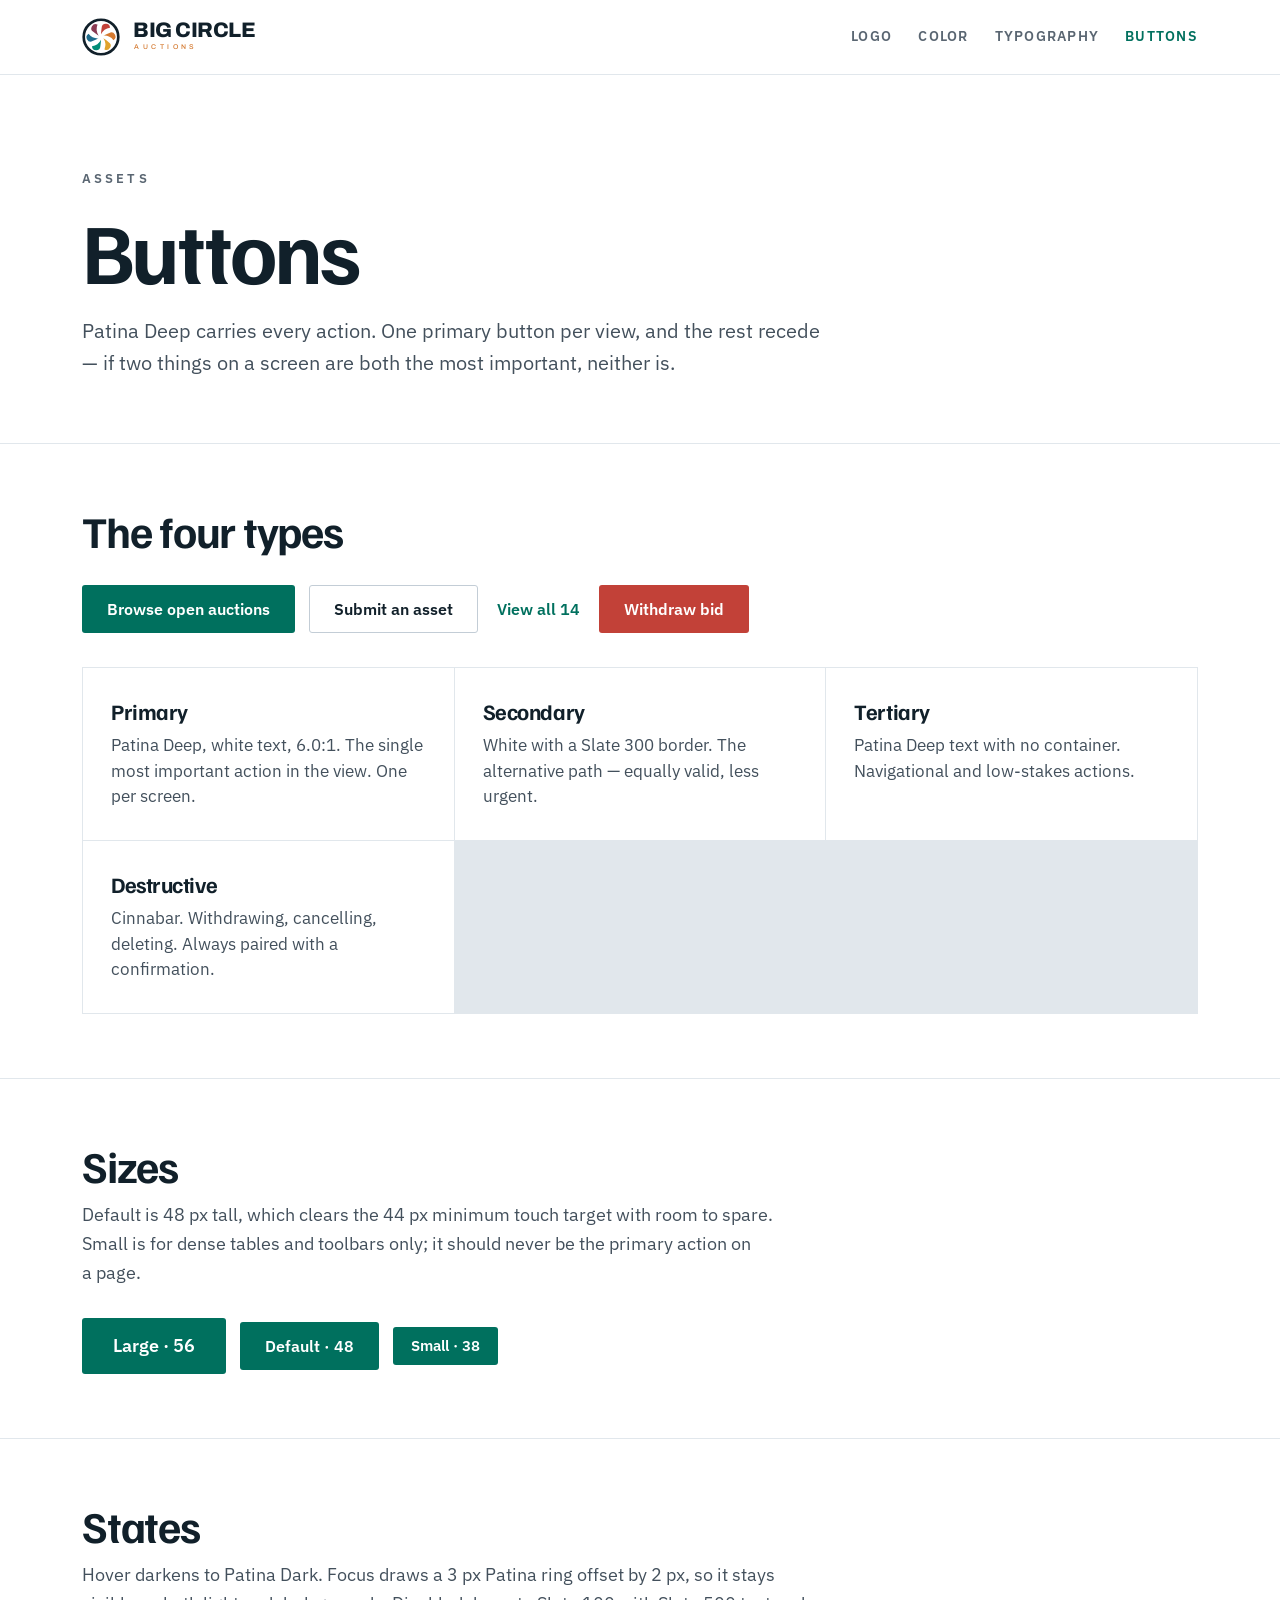
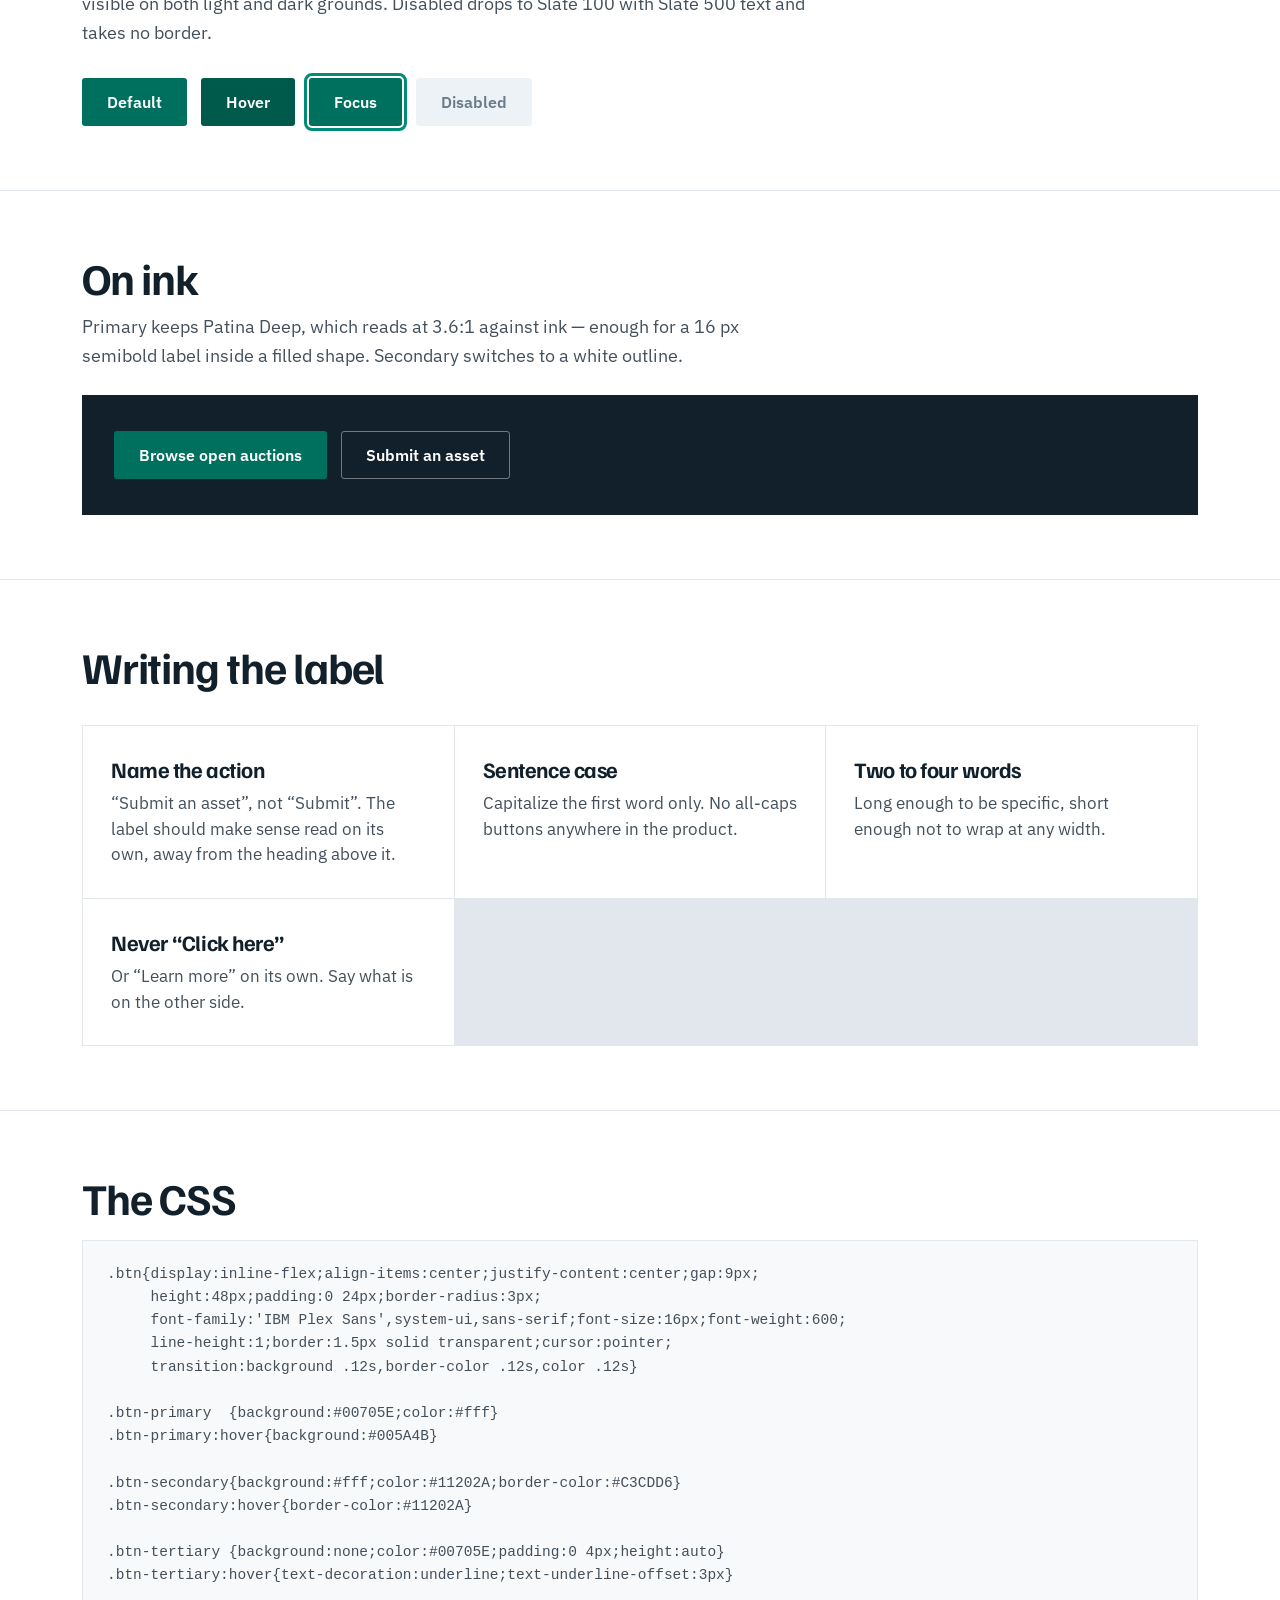
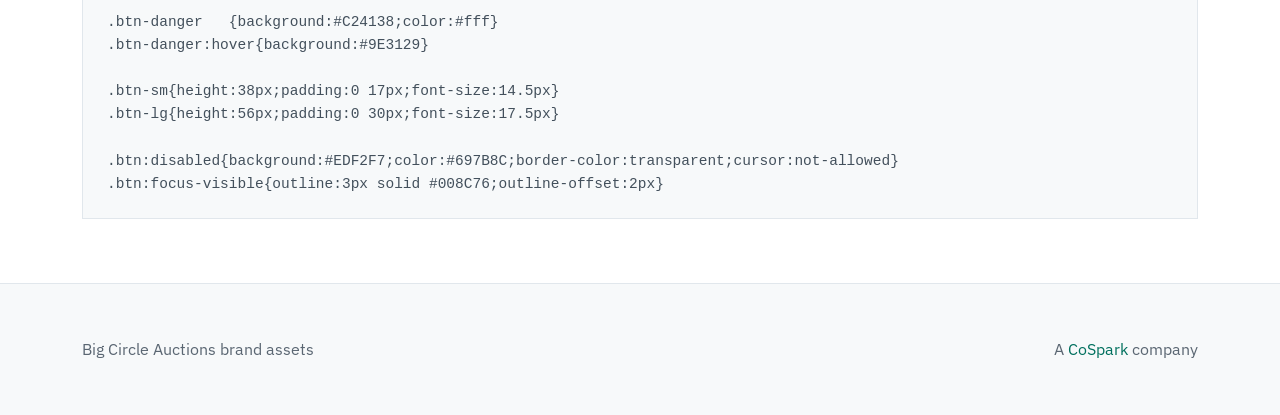
==== buttons/index.html @ 891c1065 "Big Circle Auctions brand asset library Hub, logo, color, typography, and button pages, plus the ful" ====
<!DOCTYPE html>
<html lang="en">
<head>
<meta charset="utf-8">
<meta name="viewport" content="width=device-width, initial-scale=1.0">
<title>Big Circle Auctions — Buttons</title>
<meta name="description" content="Big Circle Auctions button styles — four types, three sizes, every state, with CSS.">
<link rel="icon" href="../assets/logo/favicon.svg" type="image/svg+xml">
<link rel="preconnect" href="https://fonts.googleapis.com">
<link rel="preconnect" href="https://fonts.gstatic.com" crossorigin>
<link rel="stylesheet" href="https://fonts.googleapis.com/css2?family=Archivo:wght@400;500;600;700;800&family=Familjen+Grotesk:wght@400;500;600;700&family=IBM+Plex+Sans:wght@400;500;600&display=swap">
<link rel="stylesheet" href="../style.css">
</head>
<body>
<header class="mast"><div class="wrap">
  <a class="home" href="../index.html"><svg class="tile" viewBox="0 0 100 100" aria-hidden="true"><circle cx="50" cy="50" r="45.5" fill="none" stroke="#11202A" stroke-width="7"/><path fill="#C24138" d="M50 42.8A216.07 216.07 0 0 1 51.69 25.53A11 11 0 0 1 73.67 25.83A31.02 31.02 0 0 0 50 42.8Z"/><path fill="#D4792F" d="M56.24 46.4A216.07 216.07 0 0 1 72.04 39.23A11 11 0 0 1 82.76 58.42A31.02 31.02 0 0 0 56.24 46.4Z"/><path fill="#E0A32B" d="M56.24 53.6A216.07 216.07 0 0 1 70.35 63.7A11 11 0 0 1 59.09 82.58A31.02 31.02 0 0 0 56.24 53.6Z"/><path fill="#008C76" d="M50 57.2A216.07 216.07 0 0 1 48.31 74.47A11 11 0 0 1 26.33 74.17A31.02 31.02 0 0 0 50 57.2Z"/><path fill="#1F6C8C" d="M43.76 53.6A216.07 216.07 0 0 1 27.96 60.77A11 11 0 0 1 17.24 41.58A31.02 31.02 0 0 0 43.76 53.6Z"/><path fill="#8A3A52" d="M43.76 46.4A216.07 216.07 0 0 1 29.65 36.3A11 11 0 0 1 40.91 17.42A31.02 31.02 0 0 0 43.76 46.4Z"/></svg><span class="nm"><b>BIG CIRCLE</b><i>AUCTIONS</i></span></a>
  <nav>
    <a href="../logo/index.html">Logo</a>
    <a href="../color/index.html">Color</a>
    <a href="../typography/index.html">Typography</a>
    <a href="../buttons/index.html" aria-current="page">Buttons</a>
  </nav>
</div></header>

<div class="hero"><div class="wrap">
  <span class="eyebrow">Assets</span>
  <h1>Buttons</h1>
  <p class="lede">Patina Deep carries every action. One primary button per view, and the rest recede &mdash; if two things on a screen are both the most important, neither is.</p>
</div></div>
<section><div class="wrap">
  <h2>The four types</h2>
  <div class="btnrow">
    <button class="btn btn-primary" type="button">Browse open auctions</button>
    <button class="btn btn-secondary" type="button">Submit an asset</button>
    <button class="btn btn-tertiary" type="button">View all 14</button>
    <button class="btn btn-danger" type="button">Withdraw bid</button>
  </div>
  <div class="rules">
    <div><h4>Primary</h4><p>Patina Deep, white text, 6.0:1. The single most important action in the view. One per screen.</p></div>
    <div><h4>Secondary</h4><p>White with a Slate 300 border. The alternative path &mdash; equally valid, less urgent.</p></div>
    <div><h4>Tertiary</h4><p>Patina Deep text with no container. Navigational and low-stakes actions.</p></div>
    <div><h4>Destructive</h4><p>Cinnabar. Withdrawing, cancelling, deleting. Always paired with a confirmation.</p></div>
  </div>
</div></section>
<section><div class="wrap">
  <h2>Sizes</h2>
  <p class="sub">Default is 48&nbsp;px tall, which clears the 44&nbsp;px minimum touch target with room to spare. Small is for dense tables and toolbars only; it should never be the primary action on a page.</p>
  <div class="btnrow">
    <button class="btn btn-primary btn-lg" type="button">Large &middot; 56</button>
    <button class="btn btn-primary" type="button">Default &middot; 48</button>
    <button class="btn btn-primary btn-sm" type="button">Small &middot; 38</button>
  </div>
</div></section>
<section><div class="wrap">
  <h2>States</h2>
  <p class="sub">Hover darkens to Patina Dark. Focus draws a 3&nbsp;px Patina ring offset by 2&nbsp;px, so it stays visible on both light and dark grounds. Disabled drops to Slate 100 with Slate 500 text and takes no border.</p>
  <div class="btnrow">
    <button class="btn btn-primary" type="button">Default</button>
    <button class="btn btn-primary" type="button" style="background:#005A4B">Hover</button>
    <button class="btn btn-primary" type="button" style="outline:3px solid #008C76;outline-offset:2px">Focus</button>
    <button class="btn btn-primary" type="button" disabled>Disabled</button>
  </div>
</div></section>
<section><div class="wrap">
  <h2>On ink</h2>
  <p class="sub">Primary keeps Patina Deep, which reads at 3.6:1 against ink &mdash; enough for a 16&nbsp;px semibold label inside a filled shape. Secondary switches to a white outline.</p>
  <div class="onink">
    <div class="btnrow" style="margin-top:0">
      <button class="btn btn-primary" type="button">Browse open auctions</button>
      <button class="btn btn-secondary" type="button">Submit an asset</button>
    </div>
  </div>
</div></section>
<section><div class="wrap">
  <h2>Writing the label</h2>
  <div class="rules">
    <div><h4>Name the action</h4><p>&ldquo;Submit an asset&rdquo;, not &ldquo;Submit&rdquo;. The label should make sense read on its own, away from the heading above it.</p></div>
    <div><h4>Sentence case</h4><p>Capitalize the first word only. No all-caps buttons anywhere in the product.</p></div>
    <div><h4>Two to four words</h4><p>Long enough to be specific, short enough not to wrap at any width.</p></div>
    <div><h4>Never &ldquo;Click here&rdquo;</h4><p>Or &ldquo;Learn more&rdquo; on its own. Say what is on the other side.</p></div>
  </div>
</div></section>
<section><div class="wrap">
  <h2>The CSS</h2>
  <pre>.btn{display:inline-flex;align-items:center;justify-content:center;gap:9px;
     height:48px;padding:0 24px;border-radius:3px;
     font-family:'IBM Plex Sans',system-ui,sans-serif;font-size:16px;font-weight:600;
     line-height:1;border:1.5px solid transparent;cursor:pointer;
     transition:background .12s,border-color .12s,color .12s}

.btn-primary  {background:#00705E;color:#fff}
.btn-primary:hover{background:#005A4B}

.btn-secondary{background:#fff;color:#11202A;border-color:#C3CDD6}
.btn-secondary:hover{border-color:#11202A}

.btn-tertiary {background:none;color:#00705E;padding:0 4px;height:auto}
.btn-tertiary:hover{text-decoration:underline;text-underline-offset:3px}

.btn-danger   {background:#C24138;color:#fff}
.btn-danger:hover{background:#9E3129}

.btn-sm{height:38px;padding:0 17px;font-size:14.5px}
.btn-lg{height:56px;padding:0 30px;font-size:17.5px}

.btn:disabled{background:#EDF2F7;color:#697B8C;border-color:transparent;cursor:not-allowed}
.btn:focus-visible{outline:3px solid #008C76;outline-offset:2px}</pre>
</div></section>

<footer><div class="wrap">
  <span>Big Circle Auctions brand assets</span>
  <span>A <a href="https://cospark.us">CoSpark</a> company</span>
</div></footer>
</body>
</html>
---- style.css ----
/* Big Circle Auctions — brand asset library */
:root{
  --ink:#11202A;
  --cinnabar:#C24138; --copper:#D4792F; --brass:#E0A32B;
  --patina:#008C76; --oxide:#1F6C8C; --mulberry:#8A3A52;
  --patina-deep:#00705E; --patina-dark:#005A4B; --patina-tint:#E8F3F0;
  --paper:#FFFFFF; --panel:#F7F9FA; --hairline:#E1E7EC;
  --slate-700:#43505C; --slate-600:#5A6672; --slate-500:#697B8C;
  --slate-300:#C3CDD6; --slate-100:#EDF2F7;
  --display:'Familjen Grotesk',system-ui,sans-serif;
  --sans:'IBM Plex Sans',system-ui,sans-serif;
  --mark:'Archivo',system-ui,sans-serif;
}
*{box-sizing:border-box}
html{-webkit-text-size-adjust:100%}
body{margin:0;background:var(--paper);color:var(--ink);font-family:var(--sans);font-weight:400;font-size:17px;line-height:1.65;-webkit-font-smoothing:antialiased}
a{color:var(--patina-deep);text-decoration:none}
a:hover{color:var(--patina-dark)}
img{display:block;max-width:100%}
.wrap{max-width:1180px;margin:0 auto;padding:0 32px}

/* masthead */
.mast{border-bottom:1px solid var(--hairline);background:var(--paper);position:sticky;top:0;z-index:10}
.mast .wrap{display:flex;align-items:center;justify-content:space-between;gap:24px;padding-top:18px;padding-bottom:18px}
.mast a.home{display:flex;align-items:center;gap:13px;color:var(--ink)}
.mast .tile{width:38px;height:38px;flex:none}
.mast .nm{display:flex;flex-direction:column;gap:2px}
.mast .nm b{font-family:var(--mark);font-size:21px;font-weight:800;letter-spacing:-.022em;line-height:.84}
.mast .nm i{font-family:var(--mark);font-size:6.86px;font-weight:500;font-style:normal;letter-spacing:.5em;margin-left:.206em;color:var(--copper)}
.mast nav{display:flex;flex-wrap:wrap;gap:26px;font-size:14px;font-weight:600;letter-spacing:.09em;text-transform:uppercase}
.mast nav a{color:var(--slate-600)}
.mast nav a:hover{color:var(--ink)}
.mast nav a[aria-current]{color:var(--patina-deep)}

/* hero */
.hero{padding:88px 0 64px;border-bottom:1px solid var(--hairline)}
.eyebrow{font-size:13px;font-weight:600;letter-spacing:.24em;text-transform:uppercase;color:var(--slate-600)}
h1{font-family:var(--display);font-weight:700;font-size:clamp(44px,7vw,86px);line-height:1;letter-spacing:-.032em;margin:16px 0 0;text-wrap:pretty}
.lede{font-size:20px;line-height:1.6;max-width:62ch;margin:22px 0 0;color:var(--slate-700);text-wrap:pretty}

/* section */
section{padding:64px 0;border-bottom:1px solid var(--hairline)}
section:last-of-type{border-bottom:0}
h2{font-family:var(--display);font-weight:700;font-size:clamp(30px,3.6vw,44px);line-height:1.06;letter-spacing:-.028em;margin:0}
h3{font-family:var(--display);font-weight:600;font-size:25px;line-height:1.2;letter-spacing:-.02em;margin:0}
.sub{font-size:18px;line-height:1.6;color:var(--slate-700);max-width:66ch;margin:12px 0 0;text-wrap:pretty}

/* index cards */
.cards{display:grid;grid-template-columns:repeat(auto-fill,minmax(272px,1fr));gap:1px;background:var(--hairline);border:1px solid var(--hairline);margin-top:38px}
.card{background:var(--paper);padding:34px 30px;display:flex;flex-direction:column;gap:10px;min-height:200px;transition:background .12s}
.card:hover{background:var(--panel)}
.card .k{font-family:var(--display);font-size:26px;font-weight:700;letter-spacing:-.025em;line-height:1.1;color:var(--ink)}
.card p{margin:0;font-size:16.5px;color:var(--slate-700);line-height:1.55}
.card .go{margin-top:auto;font-size:13px;font-weight:600;letter-spacing:.14em;text-transform:uppercase;color:var(--patina-deep)}
.card.soon .k,.card.soon p,.card.soon .go{color:var(--slate-500)}

/* asset rows */
.assets{display:grid;grid-template-columns:repeat(4,minmax(0,1fr));gap:26px;margin-top:34px}
@media (max-width:1080px){.assets{grid-template-columns:repeat(2,minmax(0,1fr))}}
@media (max-width:520px){.assets{grid-template-columns:1fr}}
/* the horizontal lockup is 3.7:1 — give its row a wider box and less padding */
.assets.wide{grid-template-columns:repeat(2,minmax(0,1fr))}
@media (max-width:720px){.assets.wide{grid-template-columns:1fr}}
.assets.wide .stage{aspect-ratio:16/7;padding:20px 26px}
.asset figure{margin:0}
.asset .stage{border:1px solid var(--hairline);aspect-ratio:4/3;overflow:hidden;display:flex;align-items:center;justify-content:center;padding:26px;background:var(--paper)}
.asset .stage img{width:100%;height:100%;object-fit:contain}
.asset .stage.on-ink{background:var(--ink);border-color:var(--ink)}
.asset .stage.on-panel{background:var(--panel)}
.asset .cap{display:flex;align-items:baseline;justify-content:space-between;gap:14px;margin-top:13px}
.asset .cap b{font-weight:600;font-size:16.5px}
.asset .dl{display:flex;gap:8px;font-size:12.5px;font-weight:600;letter-spacing:.1em;text-transform:uppercase}
.dl,.asset .dl{display:flex;flex-wrap:wrap;gap:8px;font-size:12.5px;font-weight:600;letter-spacing:.1em;text-transform:uppercase}
.dl a,.asset .dl a{border:1px solid var(--slate-300);border-radius:3px;padding:8px 14px;color:var(--slate-700);background:var(--paper);line-height:1;transition:background .12s,border-color .12s,color .12s}
.dl a:hover,.asset .dl a:hover{background:var(--patina-deep);border-color:var(--patina-deep);color:#fff}

/* hex copy button */
.hexbtn{font:inherit;font-variant-numeric:tabular-nums;background:none;border:0;padding:0;color:var(--ink);cursor:pointer;letter-spacing:.02em}
.hexbtn:hover{color:var(--patina-deep)}
.hexbtn.copied::after{content:' copied';font-size:11.5px;letter-spacing:.14em;text-transform:uppercase;color:var(--patina-deep)}

/* rules list */
.rules{display:grid;grid-template-columns:repeat(auto-fill,minmax(300px,1fr));gap:1px;background:var(--hairline);border:1px solid var(--hairline);margin-top:34px}
.rules div{background:var(--paper);padding:30px 28px}
.rules h4{font-family:var(--display);font-size:22px;font-weight:700;letter-spacing:-.02em;margin:0 0 9px;line-height:1.2;color:var(--ink)}
.rules p{margin:0;font-size:16.5px;color:var(--slate-700);line-height:1.55}



/* type specimens */
.spec{border:1px solid var(--hairline);padding:40px 36px;margin-top:34px}
.spec .glyphs{font-family:var(--display);font-size:35px;font-weight:700;letter-spacing:-.02em;line-height:1.3;color:var(--ink)}
.spec .glyphs.sans{font-family:var(--sans);font-size:29px;font-weight:400;letter-spacing:0}
.scale{margin-top:34px}
.scale .row{display:grid;grid-template-columns:1fr 200px;gap:26px;align-items:baseline;padding:20px 0;border-bottom:1px solid var(--hairline)}
.scale .row:last-child{border-bottom:0}
.scale .meta{font-size:14.5px;color:var(--slate-600);line-height:1.5}
code,pre{font-family:ui-monospace,Menlo,monospace;font-size:14.5px}
pre{background:var(--panel);border:1px solid var(--hairline);padding:22px 24px;overflow-x:auto;margin:18px 0 0;line-height:1.6;color:var(--slate-700)}
.note{background:var(--patina-tint);border-left:4px solid var(--patina-deep);padding:24px 28px;margin-top:34px;font-size:17.5px;line-height:1.6;color:var(--ink);max-width:78ch}
.note b{font-weight:600}

/* buttons */
.btnrow{display:flex;flex-wrap:wrap;align-items:center;gap:14px;margin-top:30px}
.btn{display:inline-flex;align-items:center;justify-content:center;gap:9px;height:48px;padding:0 24px;border-radius:3px;font-family:var(--sans);font-size:16px;font-weight:600;line-height:1;border:1.5px solid transparent;cursor:pointer;transition:background .12s,border-color .12s,color .12s;text-decoration:none}
.btn-primary{background:var(--patina-deep);color:#fff}
.btn-primary:hover{background:var(--patina-dark);color:#fff}
.btn-secondary{background:var(--paper);color:var(--ink);border-color:var(--slate-300)}
.btn-secondary:hover{border-color:var(--ink);color:var(--ink)}
.btn-tertiary{background:none;color:var(--patina-deep);padding:0 4px;height:auto}
.btn-tertiary:hover{color:var(--patina-dark);text-decoration:underline;text-underline-offset:3px}
.btn-danger{background:var(--cinnabar);color:#fff}
.btn-danger:hover{background:#9E3129;color:#fff}
.btn-sm{height:38px;padding:0 17px;font-size:14.5px}
.btn-lg{height:56px;padding:0 30px;font-size:17.5px}
.btn:disabled,.btn[aria-disabled=true]{background:var(--slate-100);color:var(--slate-500);border-color:transparent;cursor:not-allowed}
.btn:focus-visible{outline:3px solid var(--patina);outline-offset:2px}
.onink{background:var(--ink);padding:36px 32px;margin-top:24px}
.onink .btn-secondary{background:transparent;color:#fff;border-color:rgba(255,255,255,.4)}
.onink .btn-secondary:hover{border-color:#fff;color:#fff}

footer{background:var(--panel);padding:52px 0;font-size:16px;color:var(--slate-600);border-top:1px solid var(--hairline)}
footer .wrap{display:flex;flex-wrap:wrap;gap:18px;justify-content:space-between}
@media (max-width:720px){
  .mast .wrap{flex-direction:column;align-items:flex-start;gap:16px}
  .scale .row{grid-template-columns:1fr}
}

/* swatch blocks */
.swatches{display:grid;grid-template-columns:repeat(3,minmax(0,1fr));gap:20px;margin-top:34px}
@media (max-width:700px){.swatches{grid-template-columns:1fr}}
.sw{display:flex;flex-direction:column;gap:12px;min-width:0}
.sw .block{height:132px;border:1px solid rgba(17,32,42,.1);border-radius:2px}
.sw .n{font-family:var(--display);font-size:19px;font-weight:700;letter-spacing:-.02em;line-height:1.1;color:var(--ink)}
.sw .h{margin-top:3px}
.sw .r{margin-top:7px;font-size:14.5px;line-height:1.45;color:var(--slate-600)}
.swatches.six{grid-template-columns:repeat(6,minmax(0,1fr))}
@media (max-width:1080px){.swatches.six{grid-template-columns:repeat(3,minmax(0,1fr))}}
@media (max-width:560px){.swatches.six{grid-template-columns:repeat(2,minmax(0,1fr))}}
.swatches.six .block{height:112px}
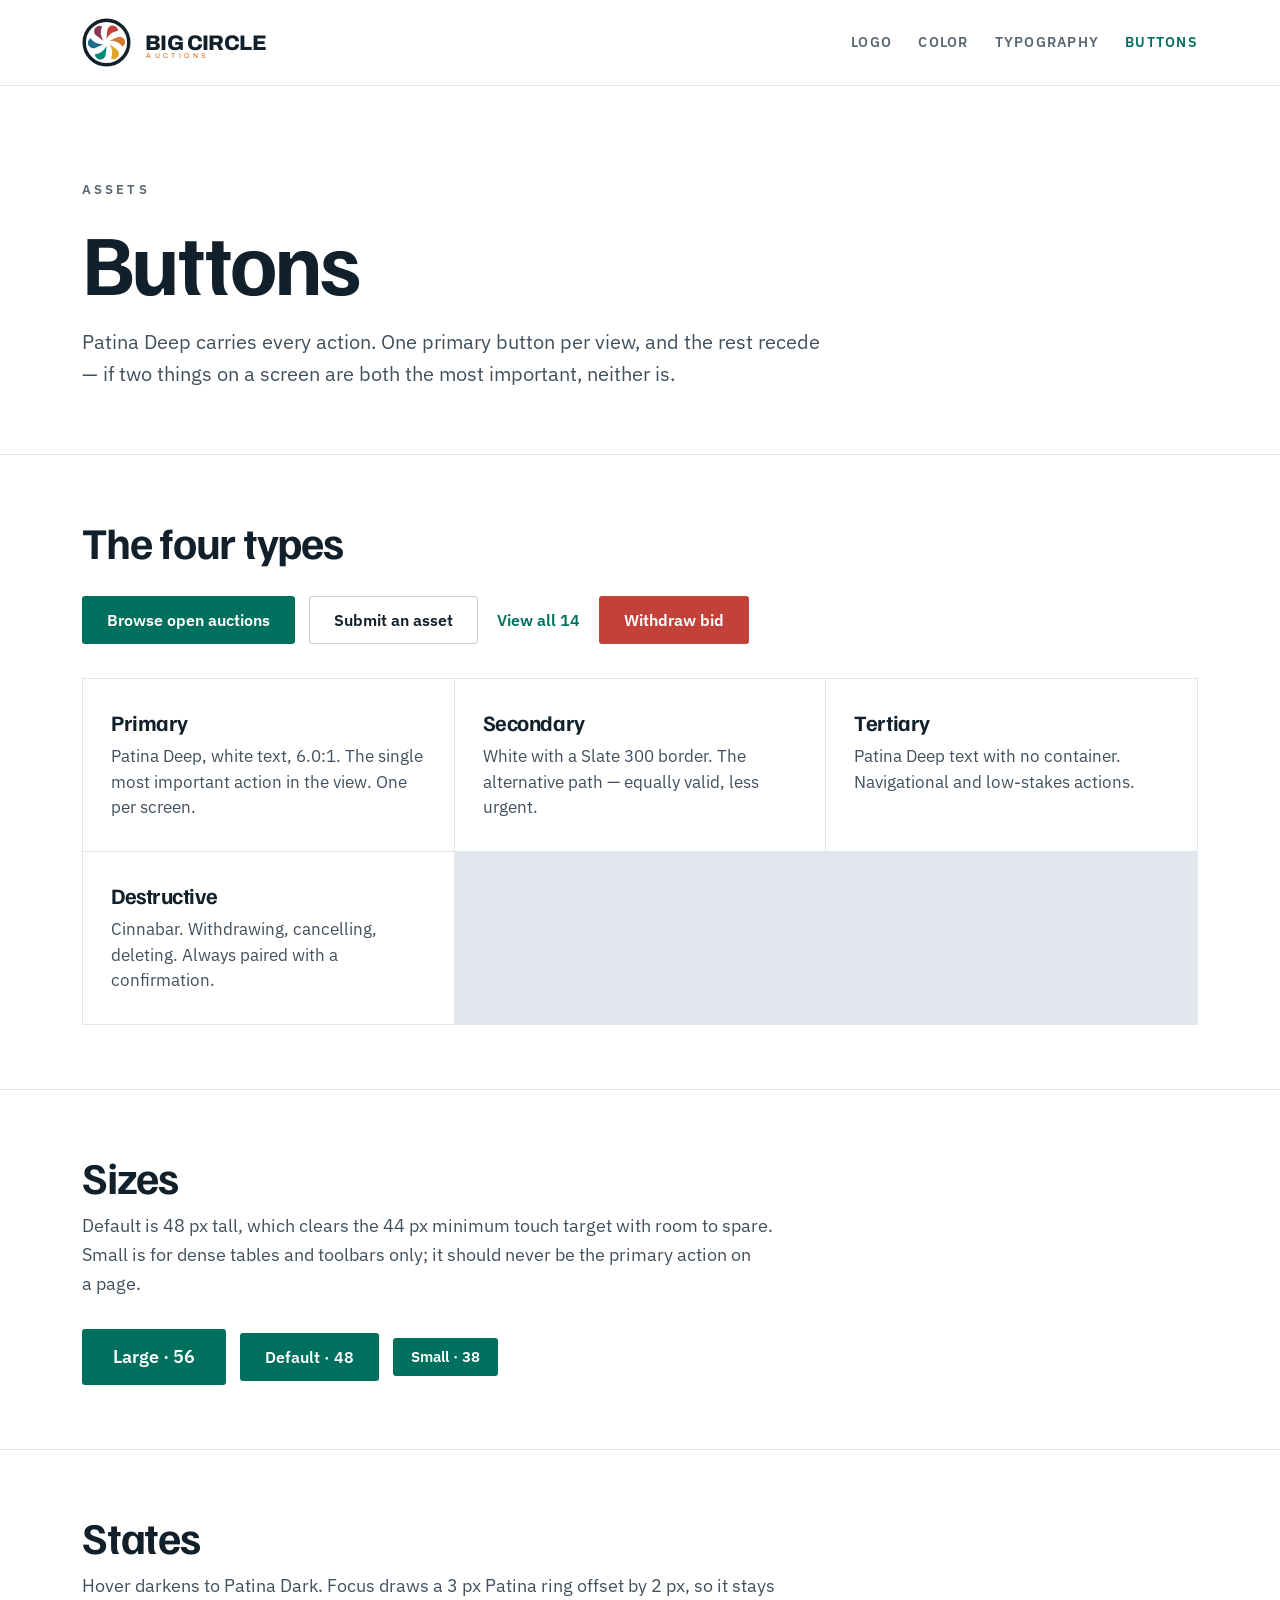
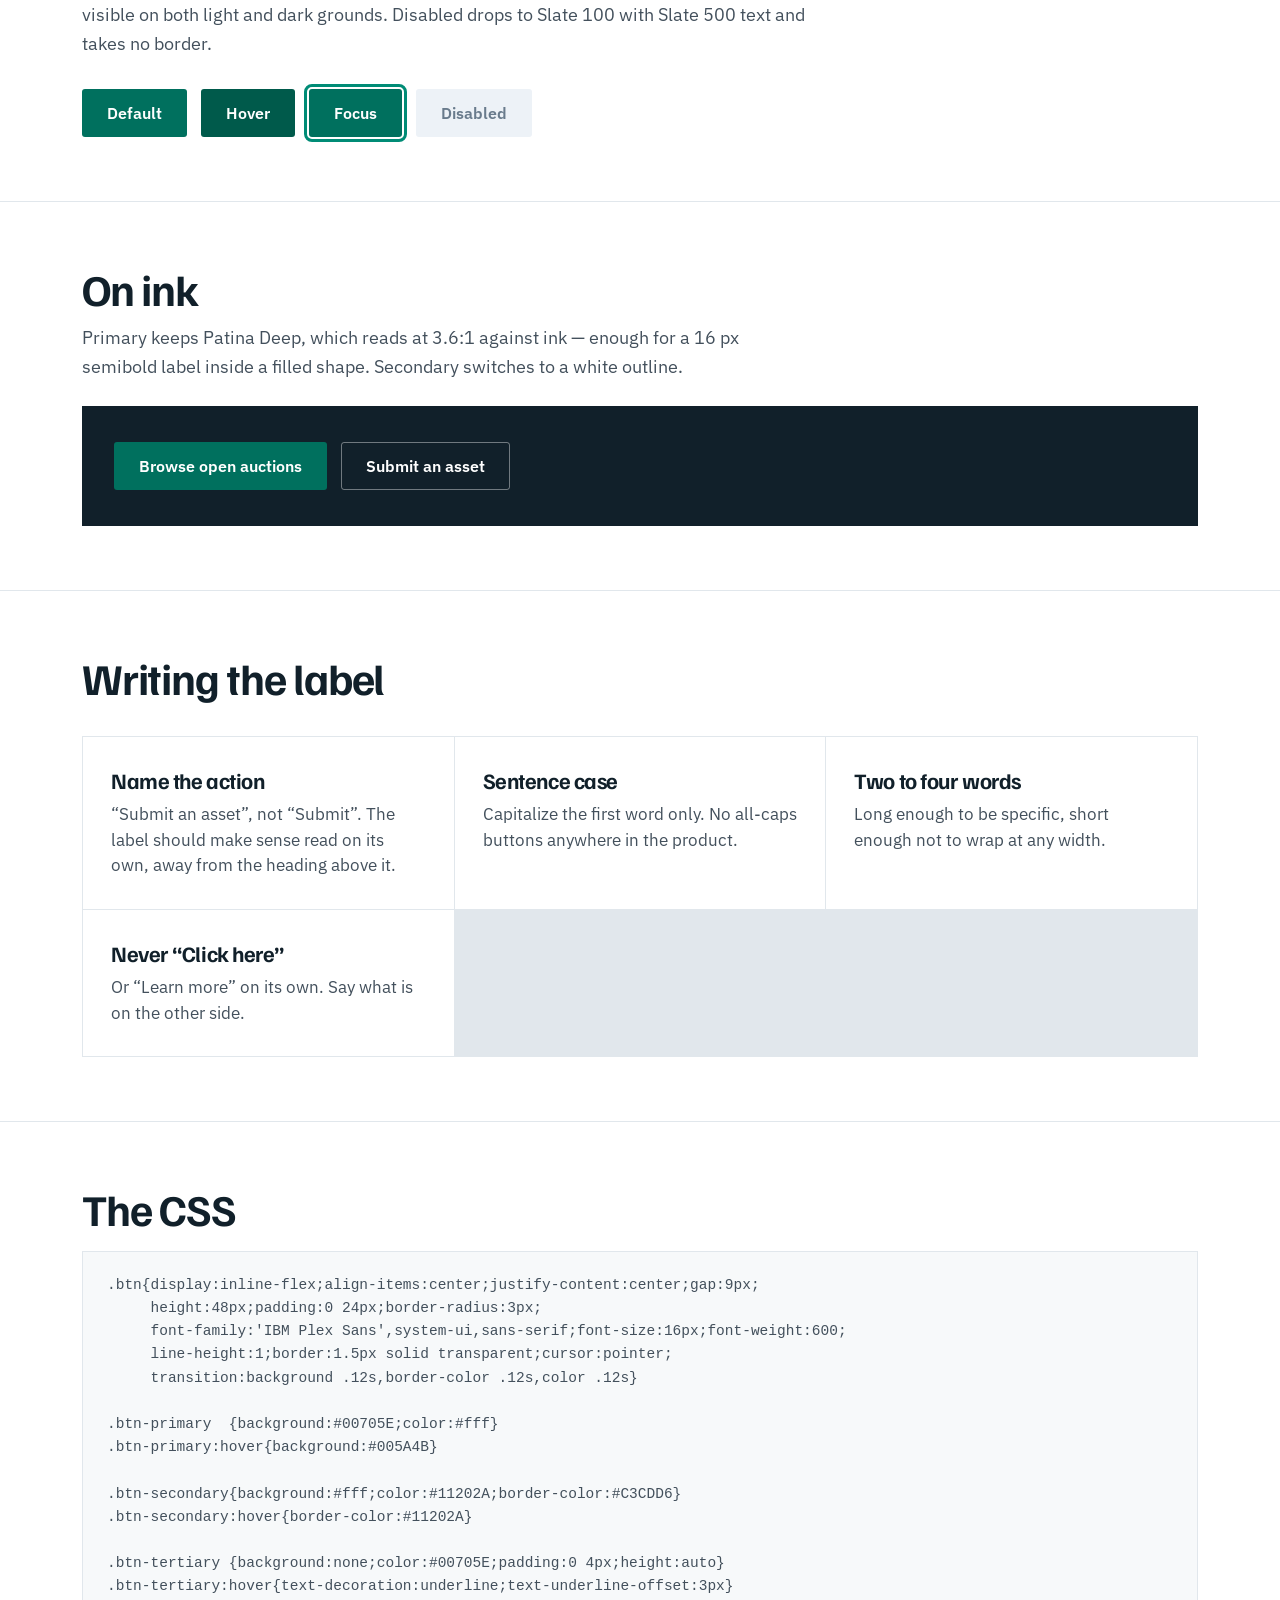
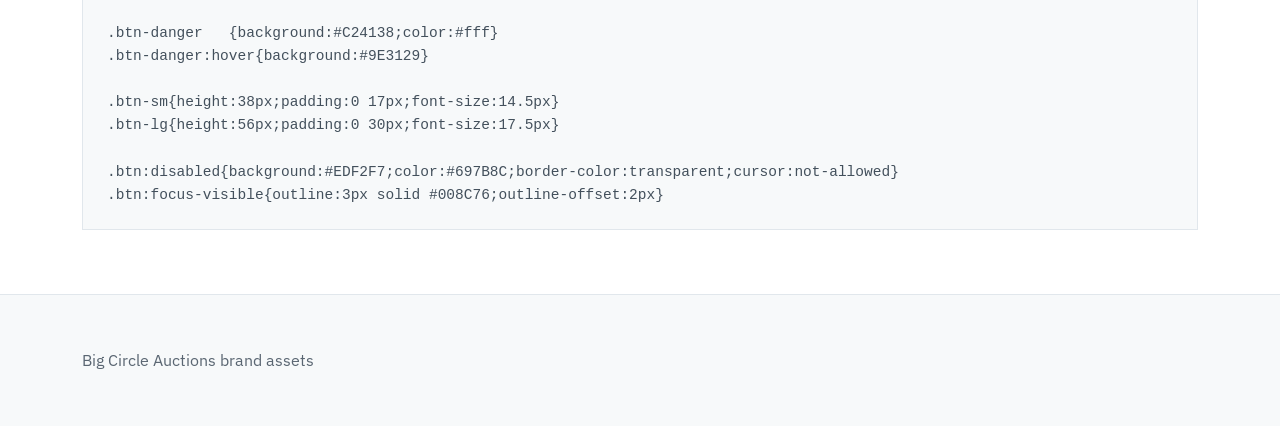
==== commit 0b0f95d2: "Masthead uses the real lockup; stack cards, usage and contrast - Masthead swaps the composed icon + " ====
--- a/buttons/index.html
+++ b/buttons/index.html
@@ -13,7 +13,7 @@
 </head>
 <body>
 <header class="mast"><div class="wrap">
-  <a class="home" href="../index.html"><svg class="tile" viewBox="0 0 100 100" aria-hidden="true"><circle cx="50" cy="50" r="45.5" fill="none" stroke="#11202A" stroke-width="7"/><path fill="#C24138" d="M50 42.8A216.07 216.07 0 0 1 51.69 25.53A11 11 0 0 1 73.67 25.83A31.02 31.02 0 0 0 50 42.8Z"/><path fill="#D4792F" d="M56.24 46.4A216.07 216.07 0 0 1 72.04 39.23A11 11 0 0 1 82.76 58.42A31.02 31.02 0 0 0 56.24 46.4Z"/><path fill="#E0A32B" d="M56.24 53.6A216.07 216.07 0 0 1 70.35 63.7A11 11 0 0 1 59.09 82.58A31.02 31.02 0 0 0 56.24 53.6Z"/><path fill="#008C76" d="M50 57.2A216.07 216.07 0 0 1 48.31 74.47A11 11 0 0 1 26.33 74.17A31.02 31.02 0 0 0 50 57.2Z"/><path fill="#1F6C8C" d="M43.76 53.6A216.07 216.07 0 0 1 27.96 60.77A11 11 0 0 1 17.24 41.58A31.02 31.02 0 0 0 43.76 53.6Z"/><path fill="#8A3A52" d="M43.76 46.4A216.07 216.07 0 0 1 29.65 36.3A11 11 0 0 1 40.91 17.42A31.02 31.02 0 0 0 43.76 46.4Z"/></svg><span class="nm"><b>BIG CIRCLE</b><i>AUCTIONS</i></span></a>
+  <a class="home" href="../index.html"><svg class="lockup" xmlns="http://www.w3.org/2000/svg" viewBox="0 0 376.5 100" role="img" aria-label="Big Circle Auctions"> <circle cx="50" cy="50" r="45.5" fill="none" stroke="#11202A" stroke-width="7"></circle><path fill="#C24138" d="M50 42.8A216.07 216.07 0 0 1 51.69 25.53A11 11 0 0 1 73.67 25.83A31.02 31.02 0 0 0 50 42.8Z"></path><path fill="#D4792F" d="M56.24 46.4A216.07 216.07 0 0 1 72.04 39.23A11 11 0 0 1 82.76 58.42A31.02 31.02 0 0 0 56.24 46.4Z"></path><path fill="#E0A32B" d="M56.24 53.6A216.07 216.07 0 0 1 70.35 63.7A11 11 0 0 1 59.09 82.58A31.02 31.02 0 0 0 56.24 53.6Z"></path><path fill="#008C76" d="M50 57.2A216.07 216.07 0 0 1 48.31 74.47A11 11 0 0 1 26.33 74.17A31.02 31.02 0 0 0 50 57.2Z"></path><path fill="#1F6C8C" d="M43.76 53.6A216.07 216.07 0 0 1 27.96 60.77A11 11 0 0 1 17.24 41.58A31.02 31.02 0 0 0 43.76 53.6Z"></path><path fill="#8A3A52" d="M43.76 46.4A216.07 216.07 0 0 1 29.65 36.3A11 11 0 0 1 40.91 17.42A31.02 31.02 0 0 0 43.76 46.4Z"></path> <text x="128" y="65.5" textLength="248.34" lengthAdjust="spacing" font-family="Archivo, 'Archivo Black', Helvetica Neue, Helvetica, Arial, sans-serif" font-size="43.1" font-weight="800" letter-spacing="-0.9482" fill="#11202A">BIG CIRCLE</text> <text x="130.9" y="82.1" textLength="129.37" lengthAdjust="spacing" font-family="Archivo, 'Archivo Black', Helvetica Neue, Helvetica, Arial, sans-serif" font-size="14.08" font-weight="500" letter-spacing="7.04" fill="#D4792F">AUCTIONS</text> </svg></a>
   <nav>
     <a href="../logo/index.html">Logo</a>
     <a href="../color/index.html">Color</a>
@@ -109,7 +109,6 @@
 
 <footer><div class="wrap">
   <span>Big Circle Auctions brand assets</span>
-  <span>A <a href="https://cospark.us">CoSpark</a> company</span>
 </div></footer>
 </body>
 </html>
--- a/style.css
+++ b/style.css
@@ -22,11 +22,8 @@
 /* masthead */
 .mast{border-bottom:1px solid var(--hairline);background:var(--paper);position:sticky;top:0;z-index:10}
 .mast .wrap{display:flex;align-items:center;justify-content:space-between;gap:24px;padding-top:18px;padding-bottom:18px}
-.mast a.home{display:flex;align-items:center;gap:13px;color:var(--ink)}
-.mast .tile{width:38px;height:38px;flex:none}
-.mast .nm{display:flex;flex-direction:column;gap:2px}
-.mast .nm b{font-family:var(--mark);font-size:21px;font-weight:800;letter-spacing:-.022em;line-height:.84}
-.mast .nm i{font-family:var(--mark);font-size:6.86px;font-weight:500;font-style:normal;letter-spacing:.5em;margin-left:.206em;color:var(--copper)}
+.mast a.home{display:flex;align-items:center;color:var(--ink)}
+.mast .lockup{height:49px;width:auto;flex:none}
 .mast nav{display:flex;flex-wrap:wrap;gap:26px;font-size:14px;font-weight:600;letter-spacing:.09em;text-transform:uppercase}
 .mast nav a{color:var(--slate-600)}
 .mast nav a:hover{color:var(--ink)}
@@ -46,11 +43,11 @@
 .sub{font-size:18px;line-height:1.6;color:var(--slate-700);max-width:66ch;margin:12px 0 0;text-wrap:pretty}
 
 /* index cards */
-.cards{display:grid;grid-template-columns:repeat(auto-fill,minmax(272px,1fr));gap:1px;background:var(--hairline);border:1px solid var(--hairline);margin-top:38px}
-.card{background:var(--paper);padding:34px 30px;display:flex;flex-direction:column;gap:10px;min-height:200px;transition:background .12s}
+.cards{display:grid;grid-template-columns:1fr;gap:1px;background:var(--hairline);border:1px solid var(--hairline);margin-top:38px}
+.card{background:var(--paper);padding:30px;display:flex;flex-direction:column;gap:8px;transition:background .12s}
 .card:hover{background:var(--panel)}
 .card .k{font-family:var(--display);font-size:26px;font-weight:700;letter-spacing:-.025em;line-height:1.1;color:var(--ink)}
-.card p{margin:0;font-size:16.5px;color:var(--slate-700);line-height:1.55}
+.card p{margin:0;font-size:clamp(16px,1.15vw,19px);color:var(--slate-700);line-height:1.55}
 .card .go{margin-top:auto;font-size:13px;font-weight:600;letter-spacing:.14em;text-transform:uppercase;color:var(--patina-deep)}
 .card.soon .k,.card.soon p,.card.soon .go{color:var(--slate-500)}
 
@@ -82,6 +79,7 @@
 /* rules list */
 .rules{display:grid;grid-template-columns:repeat(auto-fill,minmax(300px,1fr));gap:1px;background:var(--hairline);border:1px solid var(--hairline);margin-top:34px}
 .rules div{background:var(--paper);padding:30px 28px}
+.rules.stack{grid-template-columns:1fr}
 .rules h4{font-family:var(--display);font-size:22px;font-weight:700;letter-spacing:-.02em;margin:0 0 9px;line-height:1.2;color:var(--ink)}
 .rules p{margin:0;font-size:16.5px;color:var(--slate-700);line-height:1.55}
 
